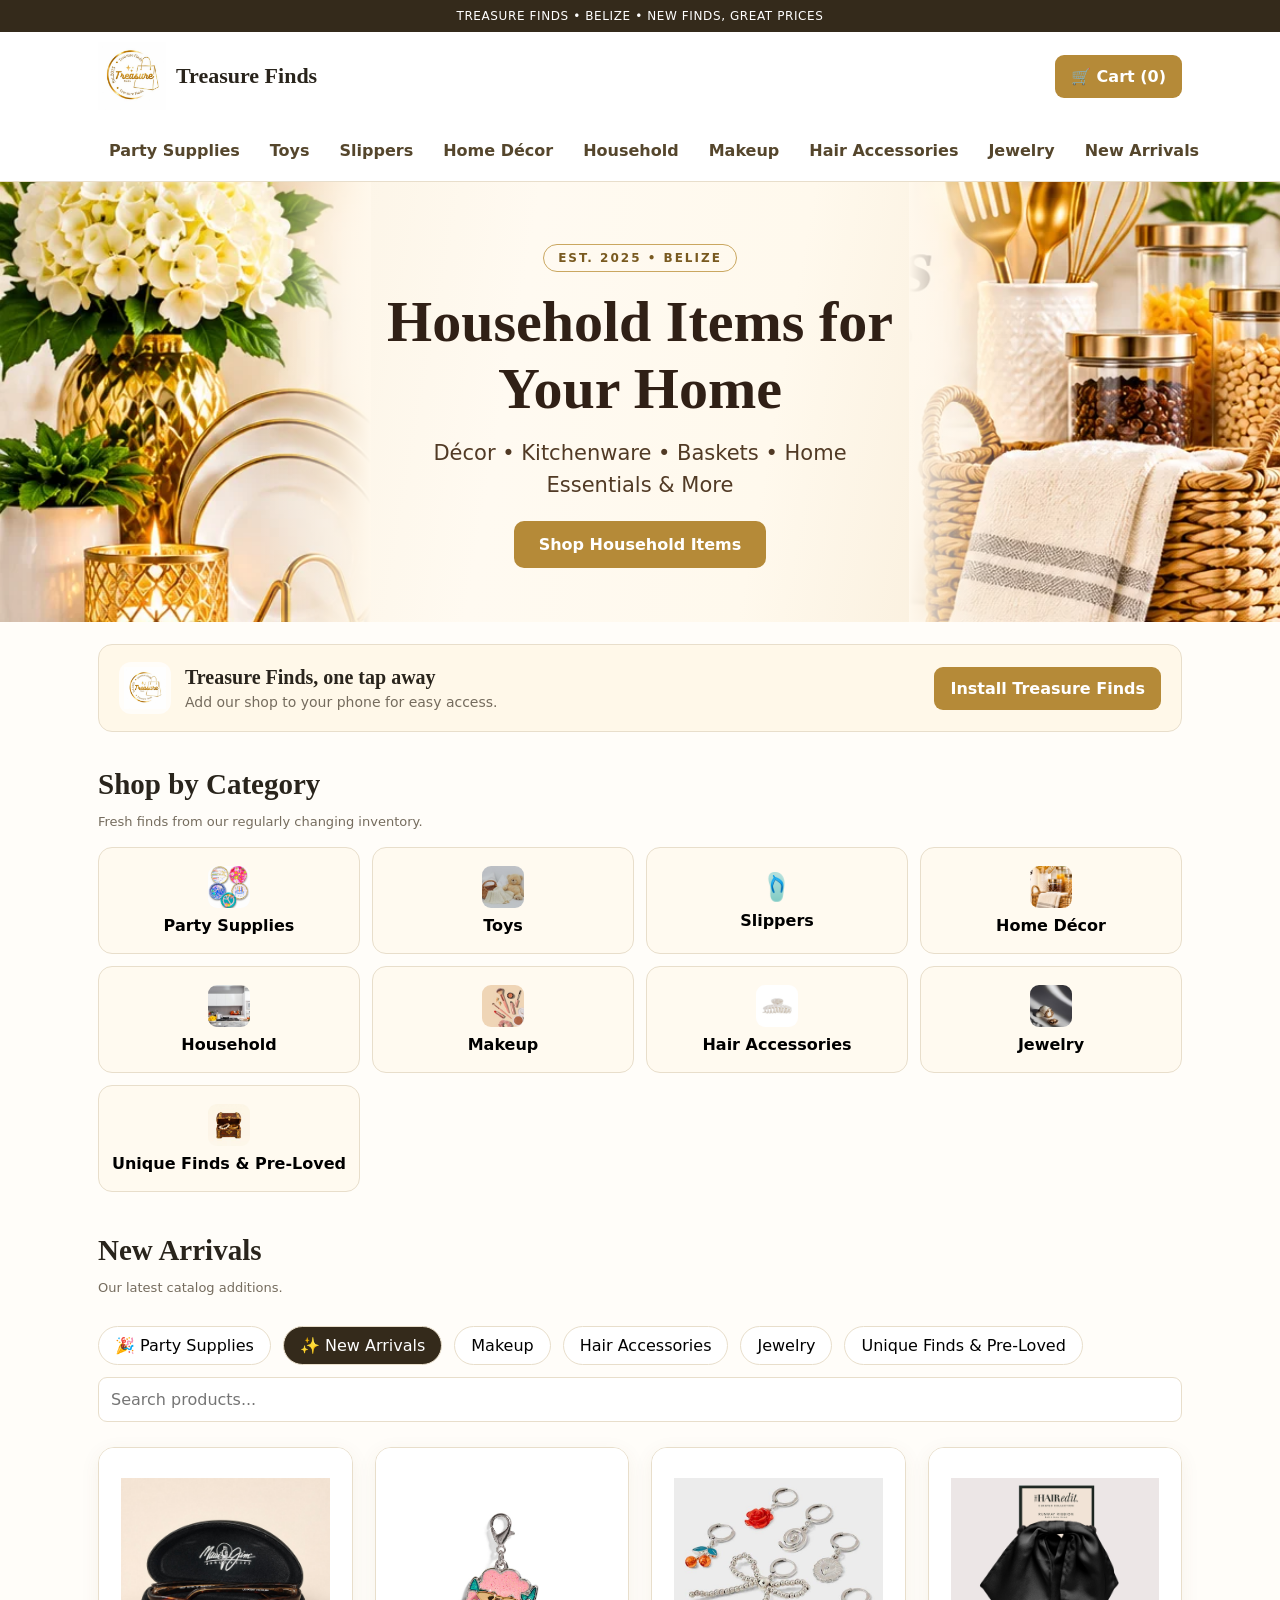
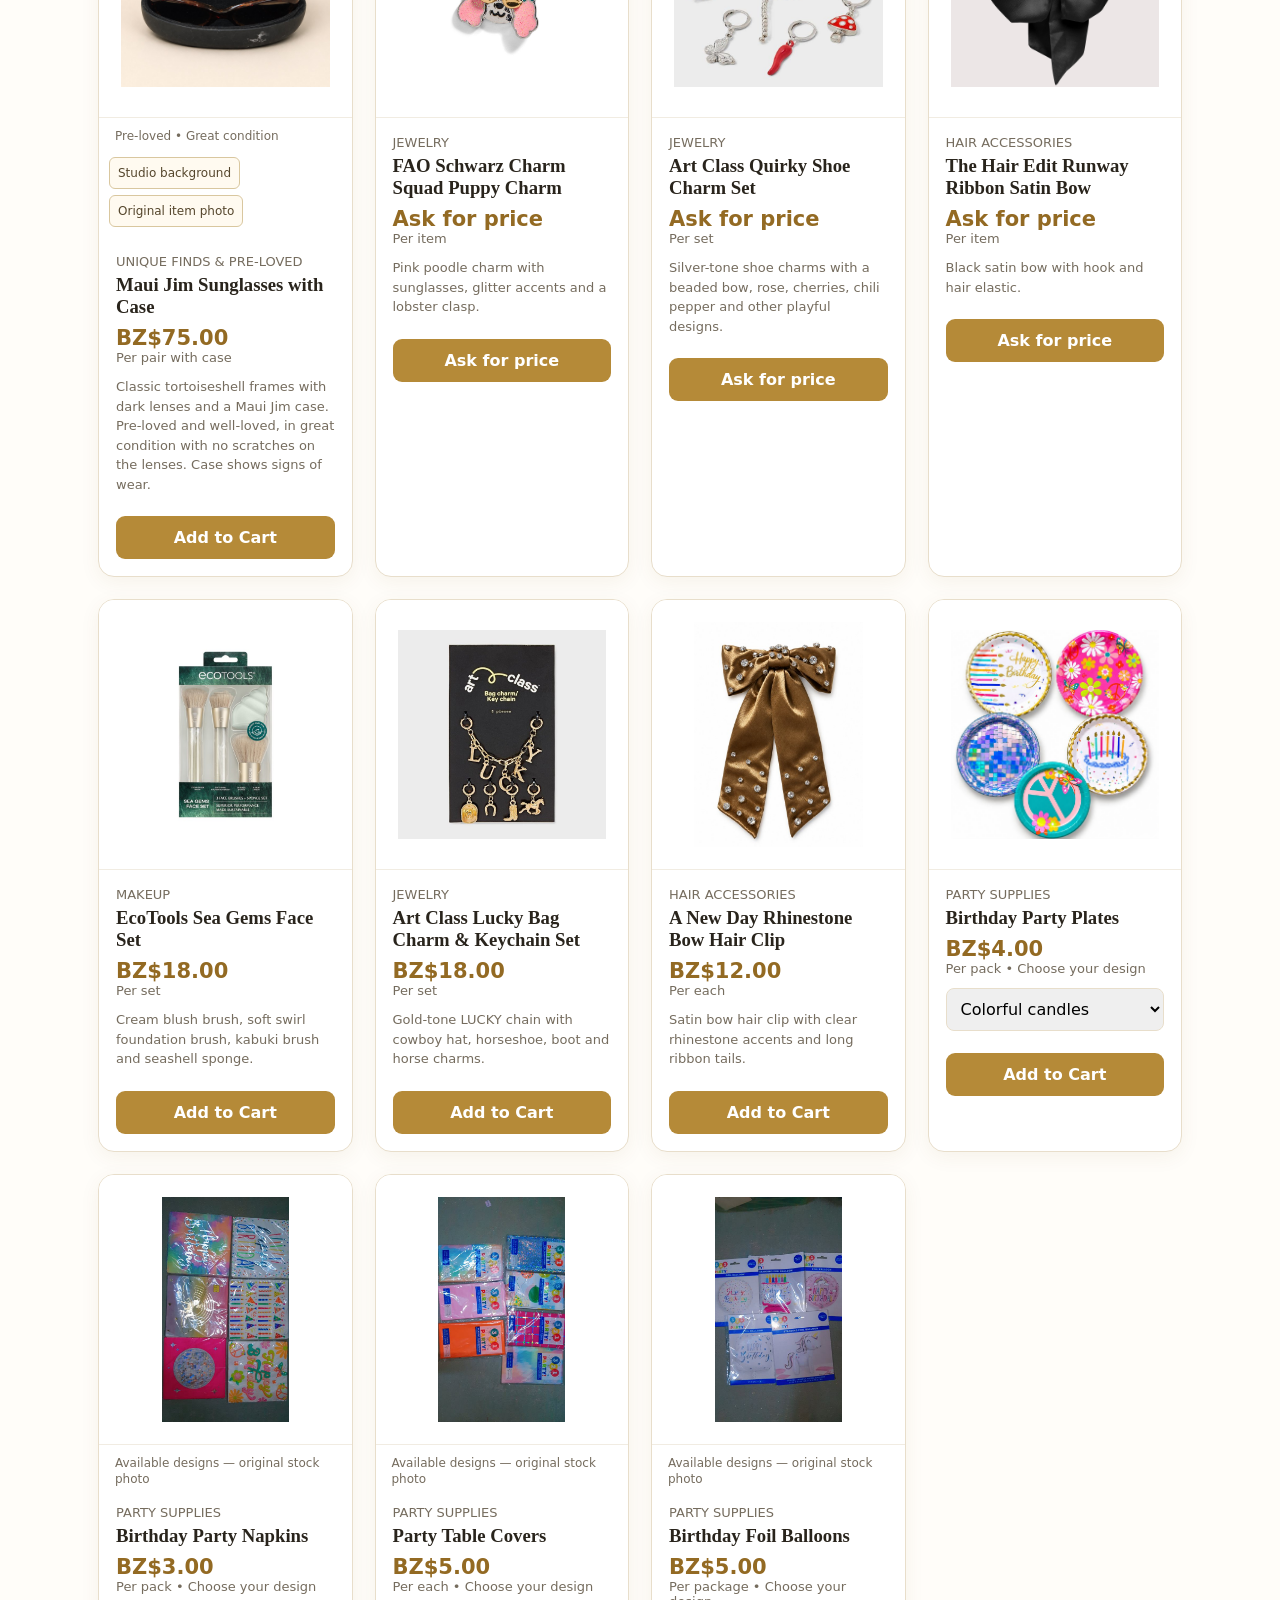
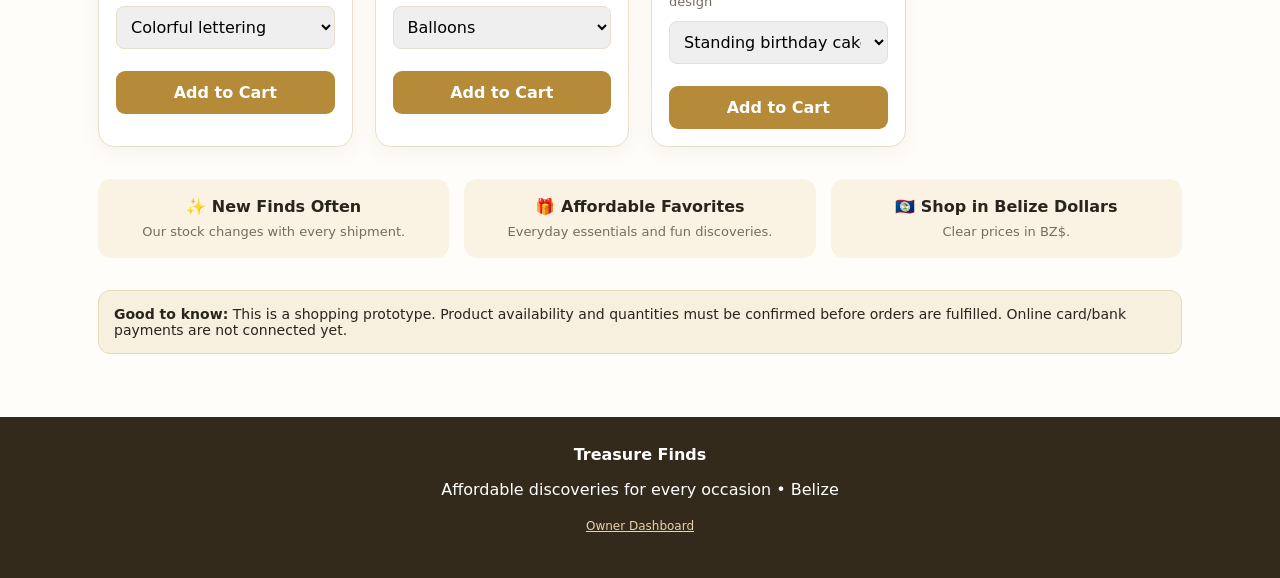
==== index.html @ c0a5a9e2 "Add Maui Jim sunglasses at BZ$75 and Unique Finds & Pre-Loved category with photo icon" ====
<!DOCTYPE html>
<html lang="en"><head><meta charset="utf-8"/><meta content="width=device-width, initial-scale=1" name="viewport"/><title>Treasure Finds | Shop Belize</title><style>
:root{--gold:#b58a38;--ink:#29241c;--cream:#fbf7ee;--line:#e8decb}*{box-sizing:border-box}body{margin:0;font-family:system-ui,-apple-system,Segoe UI,sans-serif;color:var(--ink);background:#fffdf9}button,input,select{font:inherit}button{cursor:pointer}.top{background:#342a1b;color:#fff;text-align:center;padding:9px;font-size:12px;letter-spacing:.6px}header{background:white;border-bottom:1px solid var(--line);position:sticky;top:0;z-index:4}.head{max-width:1120px;margin:auto;padding:10px 18px;display:flex;align-items:center;gap:15px;justify-content:space-between}.brand{display:flex;align-items:center;gap:10px;font-family:Georgia,serif;font-size:22px;font-weight:bold}.brand img{width:68px;height:68px;object-fit:contain}.cartbtn,.btn{border:0;border-radius:9px;background:var(--gold);color:white;padding:12px 16px;font-weight:700}.cartbtn{white-space:nowrap}.hero{background:linear-gradient(110deg,#fff9ec,#f4e7c8);padding:45px 20px;text-align:center}.hero h1{font-family:Georgia,serif;font-size:clamp(30px,5vw,52px);margin:10px 0}.hero p{color:#665942;margin:0 auto 20px;max-width:620px}.pill{display:inline-block;border:1px solid #caa760;border-radius:30px;padding:6px 14px;color:#795a20;font-size:12px;letter-spacing:2px;font-weight:bold}.wrap{max-width:1120px;margin:auto;padding:28px 18px}.controls{display:flex;gap:12px;flex-wrap:wrap;margin:18px 0 25px}.controls input{flex:1;min-width:200px;border:1px solid var(--line);border-radius:9px;padding:12px}.chip{background:white;border:1px solid var(--line);border-radius:20px;padding:9px 16px}.chip.active{background:#342a1b;color:white}.grid{display:grid;grid-template-columns:repeat(auto-fit,minmax(220px,1fr));gap:22px}.product{background:white;border:1px solid var(--line);border-radius:16px;overflow:hidden;box-shadow:0 5px 20px #6a4b1510}.product img{width:100%;height:225px;object-fit:contain;background:#f8f5ee}.details{padding:17px}.details h3{margin:5px 0 8px;font-family:Georgia,serif}.price{font-weight:800;font-size:21px;color:#936a23}.muted{color:#756c5e;font-size:13px}.details select{width:100%;border:1px solid var(--line);padding:10px;border-radius:8px;margin:12px 0}.details button{width:100%}.section-title{font-family:Georgia,serif;font-size:29px;margin:8px 0}.note{background:#f7f0df;border:1px solid #eadab8;border-radius:12px;padding:15px;margin-top:28px;font-size:14px}footer{background:#342a1b;color:white;text-align:center;padding:28px;margin-top:35px}.overlay{display:none;position:fixed;inset:0;background:#0007;z-index:8}.overlay.open{display:block}.drawer{position:absolute;right:0;top:0;height:100%;width:min(420px,100%);background:#fffdf9;padding:22px;overflow:auto;box-shadow:-10px 0 30px #0002}.drawerhead{display:flex;justify-content:space-between;align-items:center}.close{border:0;background:none;font-size:30px}.lineitem{border-bottom:1px solid var(--line);padding:14px 0;display:flex;justify-content:space-between;gap:12px}.smallbtn{background:#f2eadb;border:0;border-radius:6px;padding:5px 10px}.total{font-size:22px;font-weight:800;margin:22px 0}.checkout{width:100%;margin:7px 0}.empty{text-align:center;padding:35px;color:#766b5b}@media(max-width:520px){.brand span{font-size:18px}.brand img{width:53px;height:53px}.grid{grid-template-columns:repeat(2,minmax(0,1fr));gap:11px}.product img{height:155px}.details{padding:11px}.details h3{font-size:16px}.details select{font-size:12px}.details button{font-size:12px;padding:10px 5px}.hero{padding:35px 14px}}
.nav{display:flex;gap:8px;overflow-x:auto;padding:12px 18px;max-width:1120px;margin:auto}.nav button{white-space:nowrap;background:transparent;border:0;padding:9px 11px;color:#55462c;font-weight:650}.nav button:hover{color:#a17627}.categories{display:grid;grid-template-columns:repeat(5,minmax(0,1fr));gap:12px;margin:18px 0 34px}.catcard{border:1px solid var(--line);border-radius:14px;background:#fffaf0;padding:18px 8px;text-align:center;cursor:pointer;font-weight:650}.catcard span{display:block;font-size:27px;margin-bottom:8px}.catcard:hover{background:#f5e9d0}.sectionintro{display:flex;justify-content:space-between;align-items:center;gap:12px}.sectionintro p{max-width:650px}.notice{background:#fff7e7;border:1px solid #ead6a5;border-radius:12px;padding:22px;grid-column:1/-1}.features{display:grid;grid-template-columns:repeat(3,1fr);gap:15px;margin:32px 0}.feature{padding:18px;background:#faf3e4;border-radius:13px;text-align:center}.feature b{display:block;margin-bottom:5px}@media(max-width:600px){.categories{grid-template-columns:repeat(3,1fr)}.catcard{font-size:12px}.features{grid-template-columns:1fr}.nav{padding:7px 12px}}

/* Treasure Finds household décor hero refresh */
.hero{position:relative;isolation:isolate;overflow:hidden;background:linear-gradient(100deg,#f8ecd6 0%,#fffaf1 40%,#fff9ed 60%,#f2e1c6 100%);min-height:360px;padding:62px 22px 54px;}
.hero:before,.hero:after{content:"";position:absolute;z-index:-1;top:0;bottom:0;width:29%;background-size:cover;background-repeat:no-repeat;pointer-events:none}
.hero:before{left:0;background-image:linear-gradient(90deg,transparent 70%,#fff8ec 100%),url('decor_left.webp');background-position:center}
.hero:after{right:0;background-image:linear-gradient(270deg,transparent 70%,#fff8ec 100%),url('decor_right.webp');background-position:center}
.hero h1{max-width:590px;margin:16px auto;font-family:Georgia,serif;font-weight:700;color:#302016;text-shadow:0 1px 0 #fff8ed;font-size:clamp(33px,4.7vw,58px)}
.hero p{font-size:clamp(15px,2vw,21px);color:#513a25;max-width:510px;line-height:1.5}
.hero .btn{background:#b58a38;color:white;border:0;border-radius:10px;padding:14px 25px;font-weight:700;cursor:pointer}
@media(max-width:650px){.hero{padding:48px 14px 42px;min-height:340px}.hero:before,.hero:after{width:26%;opacity:.72}.hero h1,.hero p,.hero .pill,.hero .btn{position:relative;z-index:2}.hero h1{max-width:75%;font-size:clamp(29px,7vw,42px)}.hero p{max-width:72%;font-size:15px;background:#fff8edb8;border-radius:8px}.hero:before{background-position:45% center}.hero:after{background-position:55% center}}
.catcard .category-photo{height:42px;margin:0 auto 8px;font-size:0}.category-photo img{display:block;width:42px;height:42px;object-fit:cover;border-radius:9px;margin:auto}.catcard:focus-visible{outline:2px solid var(--gold);outline-offset:3px}
/* Original retailer photography for party collections. */
.professional-product>img{display:block;width:100%;height:270px;object-fit:contain;padding:22px;background:#fff;border-bottom:1px solid #f1ece2}
.photo-caption{padding:10px 16px 0;color:#756c5e;font-size:12px;line-height:1.4;min-height:29px}
@media(max-width:520px){.professional-product>img{height:185px;padding:13px}.photo-caption{font-size:11px;padding:8px 11px 0}}
.categories{grid-template-columns:repeat(4,minmax(0,1fr))}@media(max-width:600px){.categories{grid-template-columns:repeat(3,minmax(0,1fr))}}.product-description{font-size:13px;line-height:1.5;color:#756c5e;margin:12px 0}.details select[hidden]{display:none}.professional-product .details button{margin-top:10px}.app-install{max-width:1084px;margin:22px auto 0;padding:17px 20px;display:flex;gap:14px;align-items:center;background:#fff8e9;border:1px solid var(--line);border-radius:14px}.app-install>img{border-radius:12px;flex:none}.app-install>div{flex:1}.app-install strong{font-family:Georgia,serif;font-size:20px}.app-install p{margin:5px 0 0;color:#756c5e;font-size:14px}.app-install button{white-space:nowrap}.app-install[hidden],.offline-status[hidden]{display:none}.offline-status{padding:12px 18px;background:#fff0cf;text-align:center;font-size:14px}#install-guide{border:1px solid var(--line);border-radius:20px;padding:30px;width:calc(100% - 32px);max-width:490px;max-height:85dvh;overflow:auto;color:var(--ink);background:#fffdf9}#install-guide::backdrop{background:#0008}.install-close{position:absolute;right:16px;top:8px}.install-logo{display:block;margin:auto;border-radius:15px}#install-title{font-family:Georgia,serif;font-size:27px;text-align:center;margin:14px 0}#install-guide h3{font-size:17px;margin:24px 0 8px}#install-guide p,#install-guide li{line-height:1.55}#install-guide ol{padding-left:23px}#install-guide li{margin:8px 0}@media(max-width:700px){.app-install{margin:18px 18px 0;padding:15px;flex-wrap:wrap}.app-install>div{min-width:170px}.app-install button{width:100%}.app-install strong{font-size:18px}#install-guide{padding:25px 20px}}.details button:disabled{background:#d8d1c4;color:#665f52;cursor:default}.product-gallery{display:flex;gap:6px;padding:10px;flex-wrap:wrap}.gallery-choice{border:1px solid #d9c79f;border-radius:6px;background:#fffaf0;color:#55462c;padding:8px;cursor:pointer;font-size:12px}#product-zoom{border:0;border-radius:12px;max-width:95vw;padding:12px;background:#fffdf9}#product-zoom::backdrop{background:#000a}#product-zoom img{display:block;max-width:85vw;max-height:80dvh;object-fit:contain}#product-zoom .close{display:block;margin-left:auto}</style><link rel="manifest" href="./manifest.webmanifest"><link rel="apple-touch-icon" href="./icons/treasure-finds-180.png"><meta name="theme-color" content="#b58a38"><meta name="apple-mobile-web-app-capable" content="yes"><meta name="apple-mobile-web-app-title" content="Treasure Finds"><meta name="apple-mobile-web-app-status-bar-style" content="default"></head><body><div class="top">TREASURE FINDS • BELIZE • NEW FINDS, GREAT PRICES</div><header><div class="head"><div class="brand"><img alt="Official Treasure Finds logo" src="[data-uri]"/><span>Treasure Finds</span></div><button class="cartbtn" onclick="openCart()">🛒 Cart (<span id="count">0</span>)</button></div><nav class="nav"><button onclick="chooseCategory('party')">Party Supplies</button><button onclick="chooseCategory('toys')">Toys</button><button onclick="chooseCategory('slippers')">Slippers</button><button onclick="chooseCategory('home')">Home Décor</button><button onclick="chooseCategory('household')">Household</button><button onclick="chooseCategory('makeup')">Makeup</button><button onclick="chooseCategory('hair')">Hair Accessories</button><button onclick="chooseCategory('jewelry')">Jewelry</button><button onclick="chooseCategory('new')">New Arrivals</button><button onclick="chooseCategory('unique')">Unique Finds &amp; Pre-Loved</button></nav></header><section class="hero"><span class="pill">EST. 2025 • BELIZE</span><h1>Household Items for Your Home</h1><p>Décor • Kitchenware • Baskets • Home Essentials &amp; More</p><button class="btn" onclick="document.getElementById('shop').scrollIntoView({behavior:'smooth'})">Shop Household Items</button></section><aside class="app-install" id="install-banner" aria-label="Install Treasure Finds"><img src="./icons/treasure-finds-180.png" width="52" height="52" alt=""><div><strong>Treasure Finds, one tap away</strong><p>Add our shop to your phone for easy access.</p></div><button class="btn" id="install-treasure" type="button" aria-haspopup="dialog">Install Treasure Finds</button></aside><div id="offline-status" class="offline-status" role="status" hidden>You’re offline. You can browse saved products; reconnect to check the latest prices and availability.</div><dialog id="install-guide" aria-labelledby="install-title"><button type="button" class="close install-close" id="close-install-guide" aria-label="Close installation guide">×</button><img class="install-logo" src="./icons/treasure-finds-180.png" alt="" width="76" height="76"><h2 id="install-title">Keep Treasure Finds handy</h2><p>Save our shop to your phone’s home screen.</p><h3>iPhone or iPad</h3><ol><li>Open this website in <strong>Safari</strong>.</li><li>Tap <strong>Share</strong>, then <strong>Add to Home Screen</strong>.</li><li>If shown, turn on <strong>Open as Web App</strong>, then tap <strong>Add</strong>.</li></ol><h3>Android</h3><ol><li>Open this website in <strong>Chrome</strong>.</li><li>Tap the <strong>three-dot menu</strong>, then <strong>Install app</strong> or <strong>Add to Home screen</strong>.</li><li>Follow the instructions to install Treasure Finds.</li></ol><p class="muted">Opening this page inside Facebook or another app? Open it in Safari or Chrome first. On a computer, look for an install option in your browser menu.</p></dialog><main class="wrap" id="shop"><h2 class="section-title">Shop by Category</h2><p class="muted">Fresh finds from our regularly changing inventory.</p><div class="categories"><button class="catcard" onclick="chooseCategory('party')"><span class="category-photo"><img src="[data-uri]" alt="" width="42" height="42" loading="lazy"></span>Party Supplies</button><button class="catcard" onclick="chooseCategory('toys')"><span class="category-photo"><img src="[data-uri]" alt="" width="42" height="42" loading="lazy"></span>Toys</button><button class="catcard" onclick="chooseCategory('slippers')"><span>🩴</span>Slippers</button><button class="catcard" onclick="chooseCategory('home')"><span class="category-photo"><img src="decor_right.webp" alt="" width="42" height="42" loading="lazy"></span>Home Décor</button><button class="catcard" onclick="chooseCategory('household')"><span class="category-photo"><img src="[data-uri]" alt="" width="42" height="42" loading="lazy"></span>Household</button><button class="catcard" onclick="chooseCategory('makeup')"><span class="category-photo"><img src="[data-uri]" alt="" width="42" height="42" loading="lazy"></span>Makeup</button><button class="catcard" onclick="chooseCategory('hair')"><span class="category-photo"><img src="[data-uri]" alt="" width="42" height="42" loading="lazy"></span>Hair Accessories</button><button class="catcard" onclick="chooseCategory('jewelry')"><span class="category-photo"><img src="[data-uri]" alt="" width="42" height="42" loading="lazy"></span>Jewelry</button><button class="catcard" onclick="chooseCategory('unique')"><span class="category-photo"><img src="[data-uri]" alt="" width="42" height="42" loading="lazy"></span>Unique Finds &amp; Pre-Loved</button></div><div class="sectionintro"><div><h2 class="section-title" id="collectiontitle">New Arrivals</h2><p class="muted" id="collectiondesc">Our latest catalog additions.</p></div></div><div class="controls"><button class="chip" onclick="filterCategory(this,'party')">🎉 Party Supplies</button><button class="chip active" onclick="filterCategory(this,'new')">✨ New Arrivals</button><button class="chip" onclick="filterCategory(this,'makeup')">Makeup</button><button class="chip" onclick="filterCategory(this,'hair')">Hair Accessories</button><button class="chip" onclick="filterCategory(this,'jewelry')">Jewelry</button><button class="chip" onclick="filterCategory(this,'unique')">Unique Finds &amp; Pre-Loved</button><input aria-label="Search products" id="search" oninput="render()" placeholder="Search products..."/></div><div class="grid" id="products"></div><div class="features"><div class="feature"><b>✨ New Finds Often</b><span class="muted">Our stock changes with every shipment.</span></div><div class="feature"><b>🎁 Affordable Favorites</b><span class="muted">Everyday essentials and fun discoveries.</span></div><div class="feature"><b>🇧🇿 Shop in Belize Dollars</b><span class="muted">Clear prices in BZ$.</span></div></div><div class="note"><b>Good to know:</b> This is a shopping prototype. Product availability and quantities must be confirmed before orders are fulfilled. Online card/bank payments are not connected yet.</div></main><footer><b>Treasure Finds</b><p>Affordable discoveries for every occasion • Belize</p><p><a href="./admin/" style="color:#e9d4ab;font-size:12px">Owner Dashboard</a></p></footer><div class="overlay" id="overlay" onclick="if(event.target===this)closeCart()"><aside class="drawer"><div class="drawerhead"><h2>Your Shopping Cart</h2><button aria-label="Close cart" class="close" onclick="closeCart()">×</button></div><div id="cartitems"></div><div class="total" id="total"></div><button class="btn checkout" onclick="copyOrder()">Copy order summary</button><p class="muted">Copy your order to send to Treasure Finds for confirmation. Checkout and payment integration are coming later.</p></aside></div><script src="./catalog-core.js"></script><script>
const products=[{"id": "maui-jim-pre-loved", "name": "Maui Jim Sunglasses with Case", "category": "unique", "price": 75, "unit": "pair with case", "options": ["Tortoiseshell / dark lenses"], "description": "Classic tortoiseshell frames with dark lenses and a Maui Jim case. Pre-loved and well-loved, in great condition with no scratches on the lenses. Case shows signs of wear.", "image": "[data-uri]", "gallery": [{"label": "Studio background", "image": "[data-uri]"}, {"label": "Original item photo", "image": "[data-uri]"}]},{"id":"fao-puppy-charm","name":"FAO Schwarz Charm Squad Puppy Charm","category":"jewelry","price":null,"unit":"item","options":["As pictured"],"description":"Pink poodle charm with sunglasses, glitter accents and a lobster clasp.","image":"[data-uri]","imageSource":"https://www.target.com/p/-/A-93750384"},{"id":"art-class-quirky-shoe-charms","name":"Art Class Quirky Shoe Charm Set","category":"jewelry","price":null,"unit":"set","options":["As pictured"],"description":"Silver-tone shoe charms with a beaded bow, rose, cherries, chili pepper and other playful designs.","image":"[data-uri]","imageSource":"https://www.shipt.com/shop/products/12f17d46-5fe6-11f0-872d-135b72d86b4c"},{"id":"hair-edit-runway-ribbon","name":"The Hair Edit Runway Ribbon Satin Bow","category":"hair","price":null,"unit":"item","options":["As pictured"],"description":"Black satin bow with hook and hair elastic.","image":"[data-uri]","imageSource":"https://www.thehairedit.com/products/runway-ribbon-bow-scrunchie"},{"id":"ecotools-sea-gems","name":"EcoTools Sea Gems Face Set","category":"makeup","price":18,"unit":"set","options":["3 face brushes + seashell sponge"],"description":"Cream blush brush, soft swirl foundation brush, kabuki brush and seashell sponge.","image":"[data-uri]","imageSource":"https://ecotools.com/products/sea-gems-face-makeup-brush-and-sponge-kit"},{"id":"art-class-lucky-charms","name":"Art Class Lucky Bag Charm & Keychain Set","category":"jewelry","price":18,"unit":"set","options":["Gold-tone \u2022 5 pieces"],"description":"Gold-tone LUCKY chain with cowboy hat, horseshoe, boot and horse charms.","image":"[data-uri]","imageSource":"https://www.shipt.com/shop/products/13d18062-5fe6-11f0-9b3b-1f338b74727d"},{"id":"a-new-day-brown-bow","name":"A New Day Rhinestone Bow Hair Clip","category":"hair","price":12,"unit":"each","options":["Brown / bronze satin"],"description":"Satin bow hair clip with clear rhinestone accents and long ribbon tails.","image":"[data-uri]","imageNote":"Background cleaned from original product photograph"},{"id":"plates","name":"Birthday Party Plates","price":4,"unit":"pack","image":"[data-uri]","options":["Colorful candles","Pink floral and butterflies","Silver disco ball","Birthday cake","Turquoise peace sign"]},{"id":"napkins","name":"Birthday Party Napkins","price":3,"unit":"pack","image":"https://s7d1.scene7.com/is/image/dolgen/dg-25935801-1?wid=700&fmt=jpeg","options":["Silver Happy Birthday","Colorful lettering","Pastel rainbow","Candles and party hats","Pink disco ball","Groovy flowers"],"originalImage":"[data-uri]","designImages":{"Colorful lettering":"https://s7d1.scene7.com/is/image/dolgen/dg-25935801-1?wid=700&fmt=jpeg","Pink disco ball":"https://s7d1.scene7.com/is/image/dolgen/dg-41339401-1?wid=700&fmt=jpeg"},"imageSources":{"Colorful lettering":"https://www.dollargeneral.com/p/-party-foil-silver-style-birthday-luncheon-napkins-ct/11179358625","Pink disco ball":"https://www.dollargeneral.com/p/foil-disco-lunch-napkins-16-ct/11179424719"},"defaultDesign":"Colorful lettering"},{"id":"covers","name":"Party Table Covers","price":5,"unit":"each","image":"https://s7d1.scene7.com/is/image/dolgen/dg-41339101-1?wid=700&fmt=jpeg","options":["Solid pink","Solid orange","Blue glitter","Balloons","Pink holographic","Pastel multicolor"],"originalImage":"[data-uri]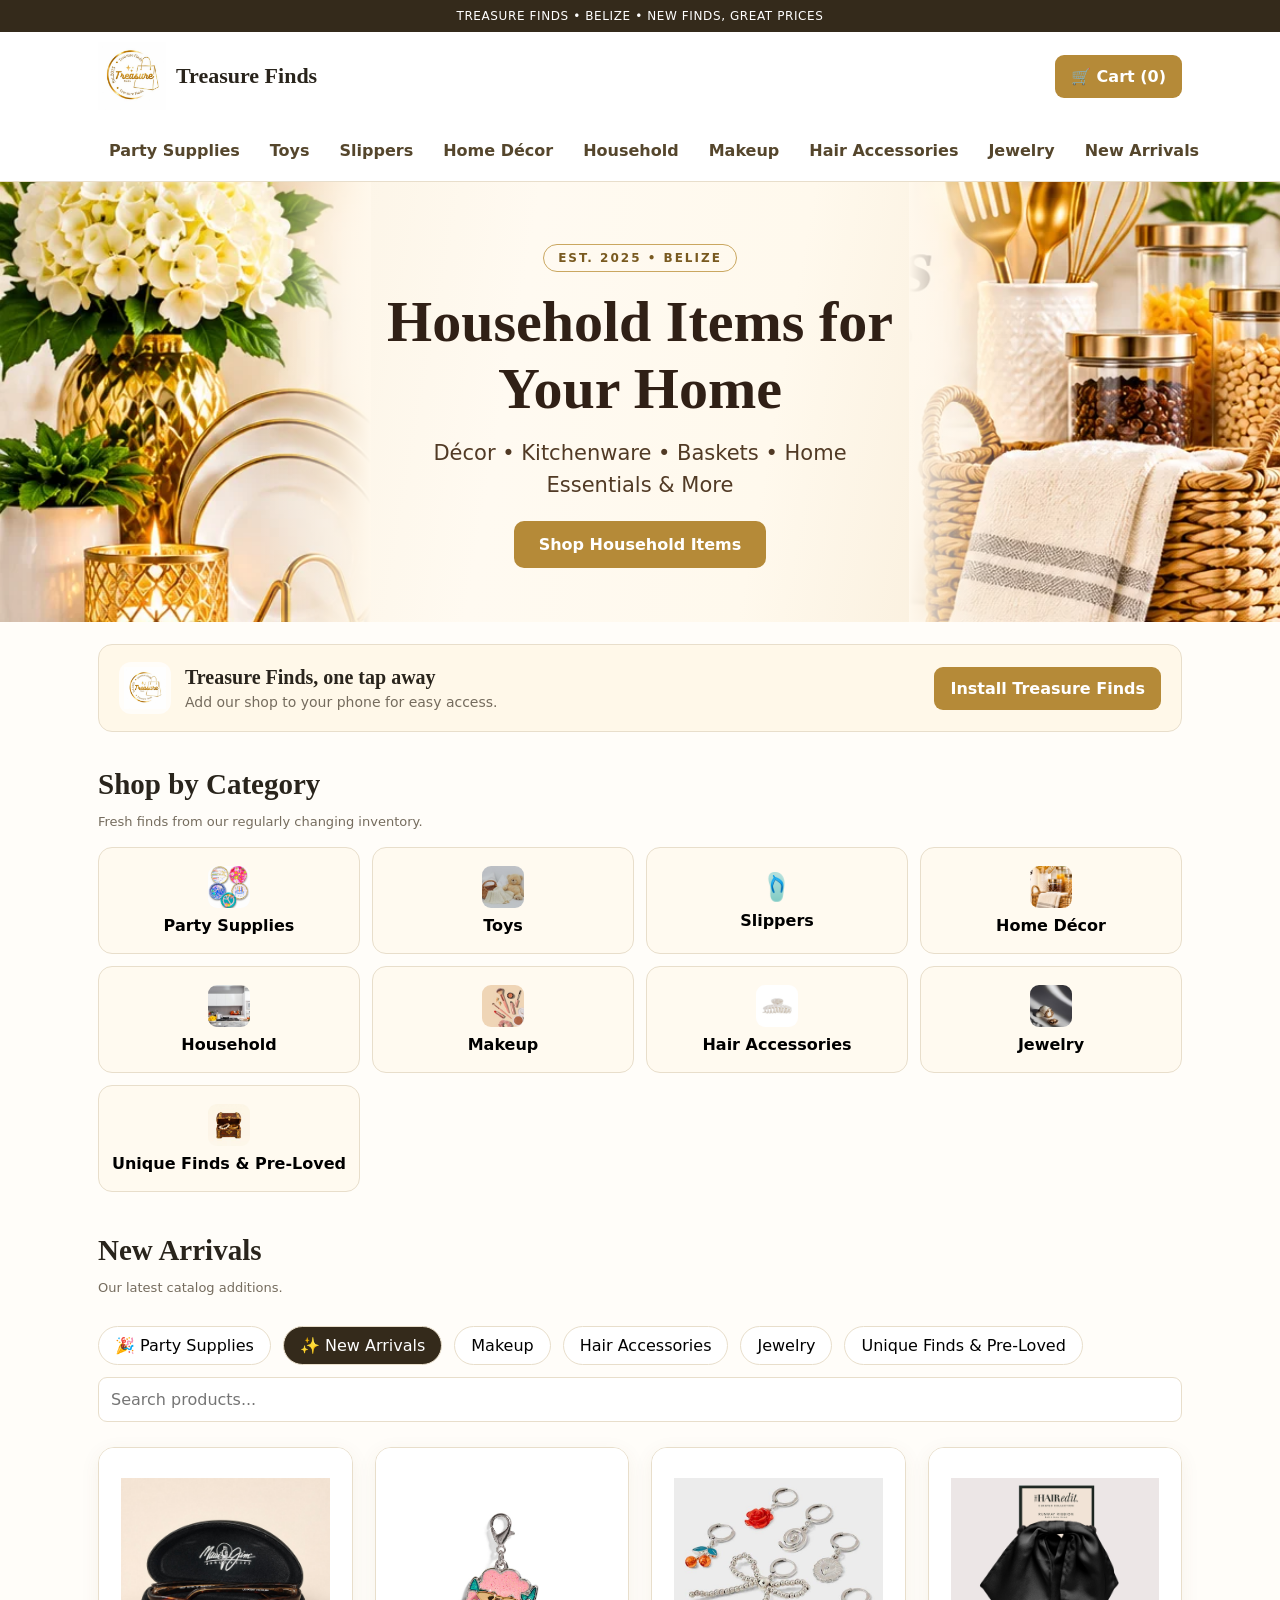
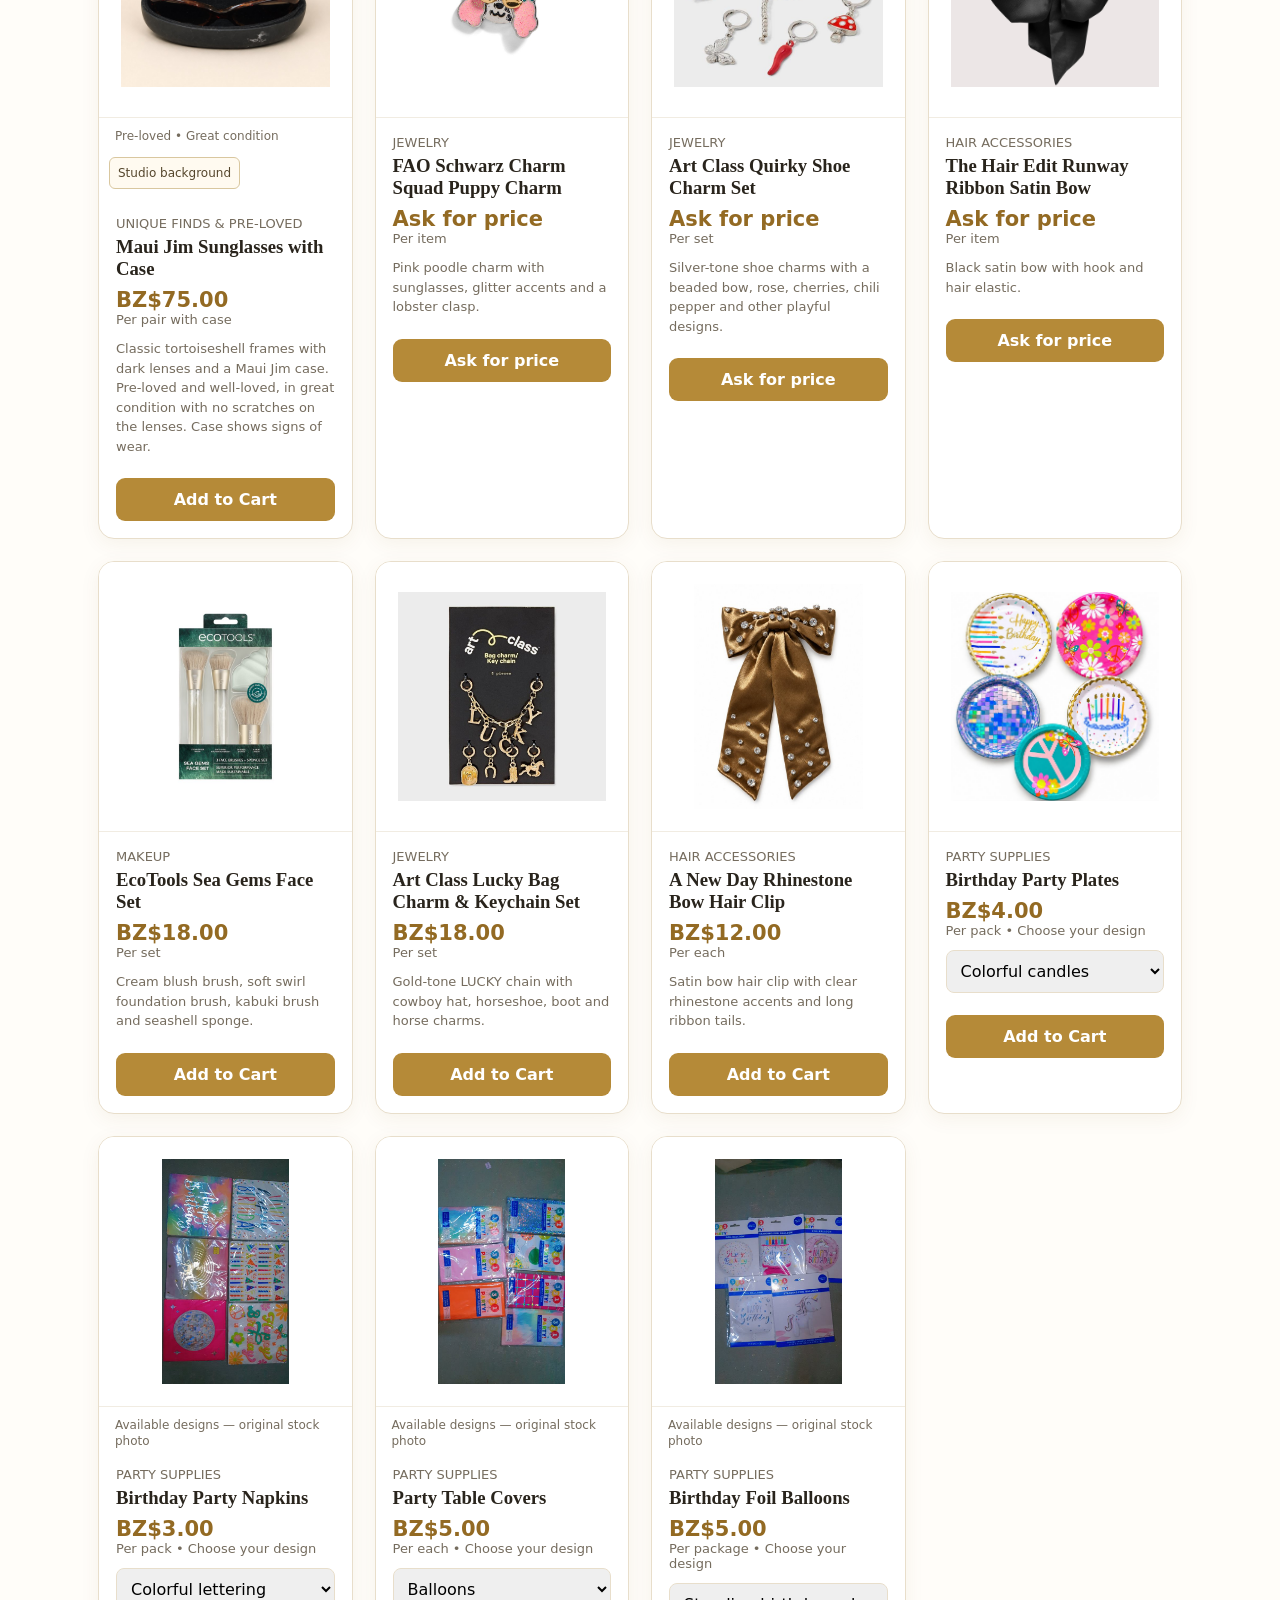
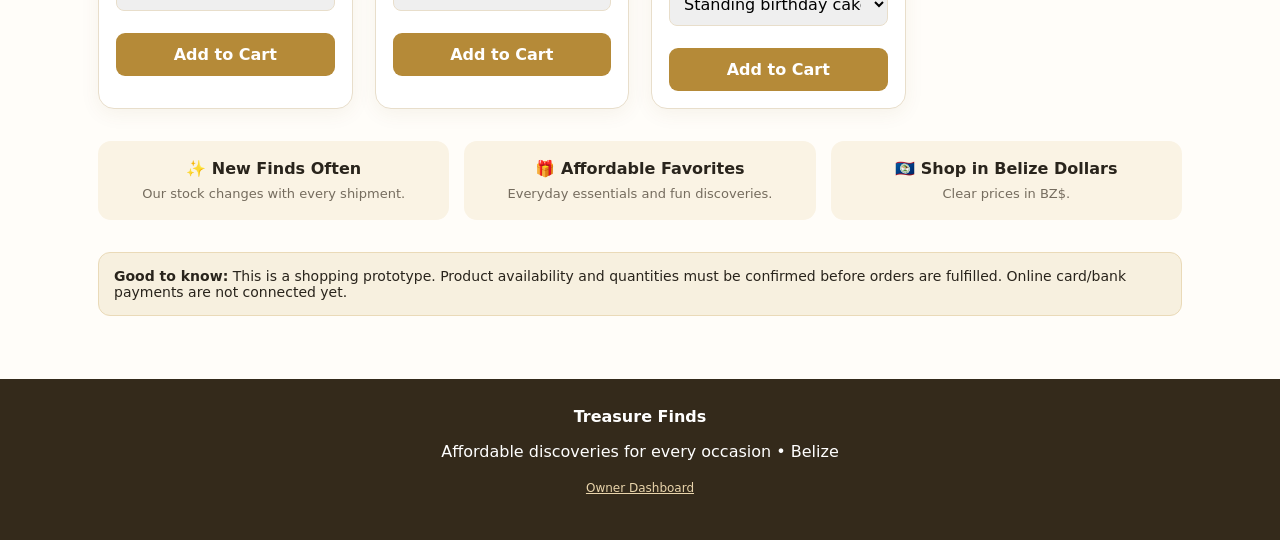
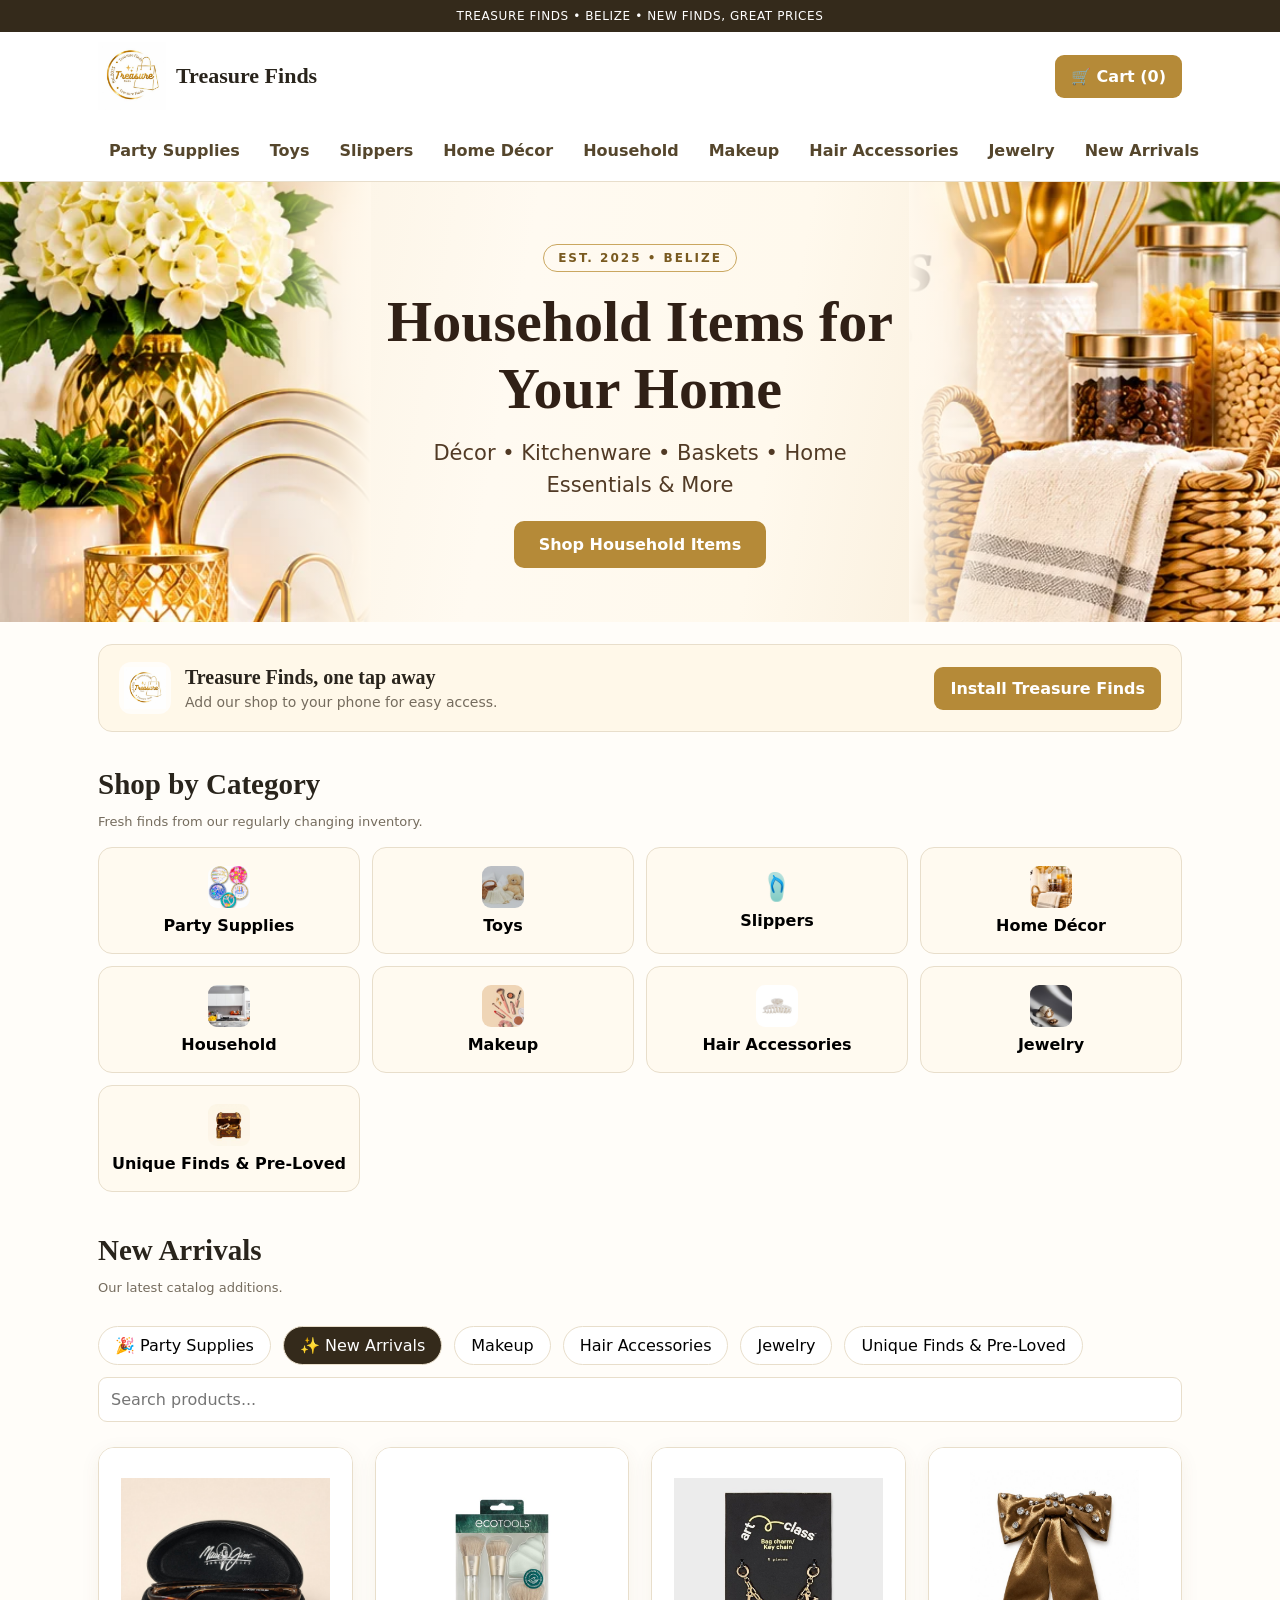
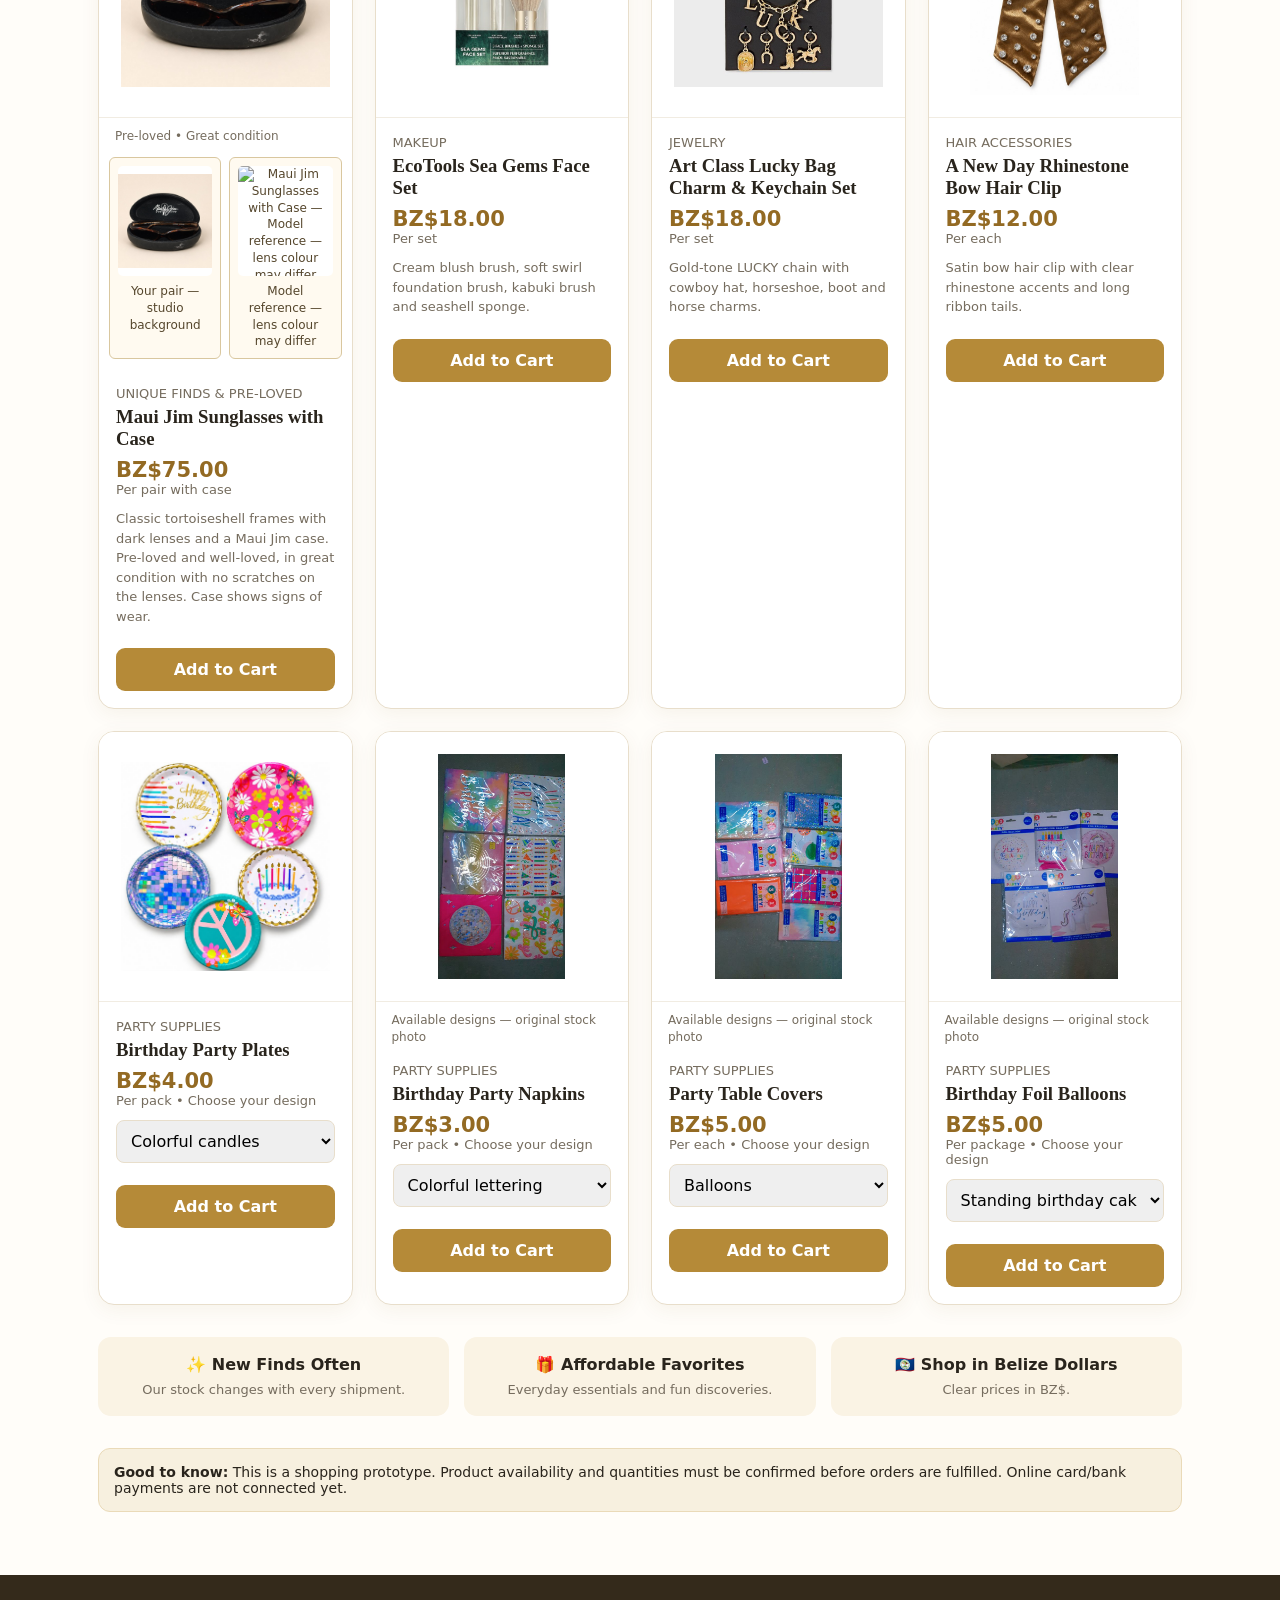
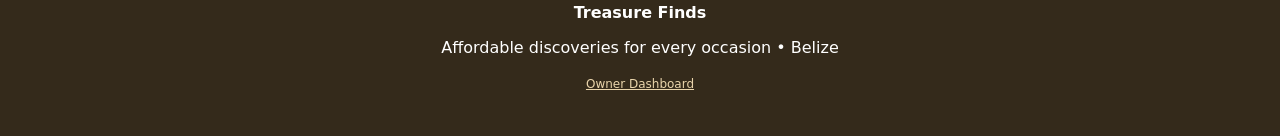
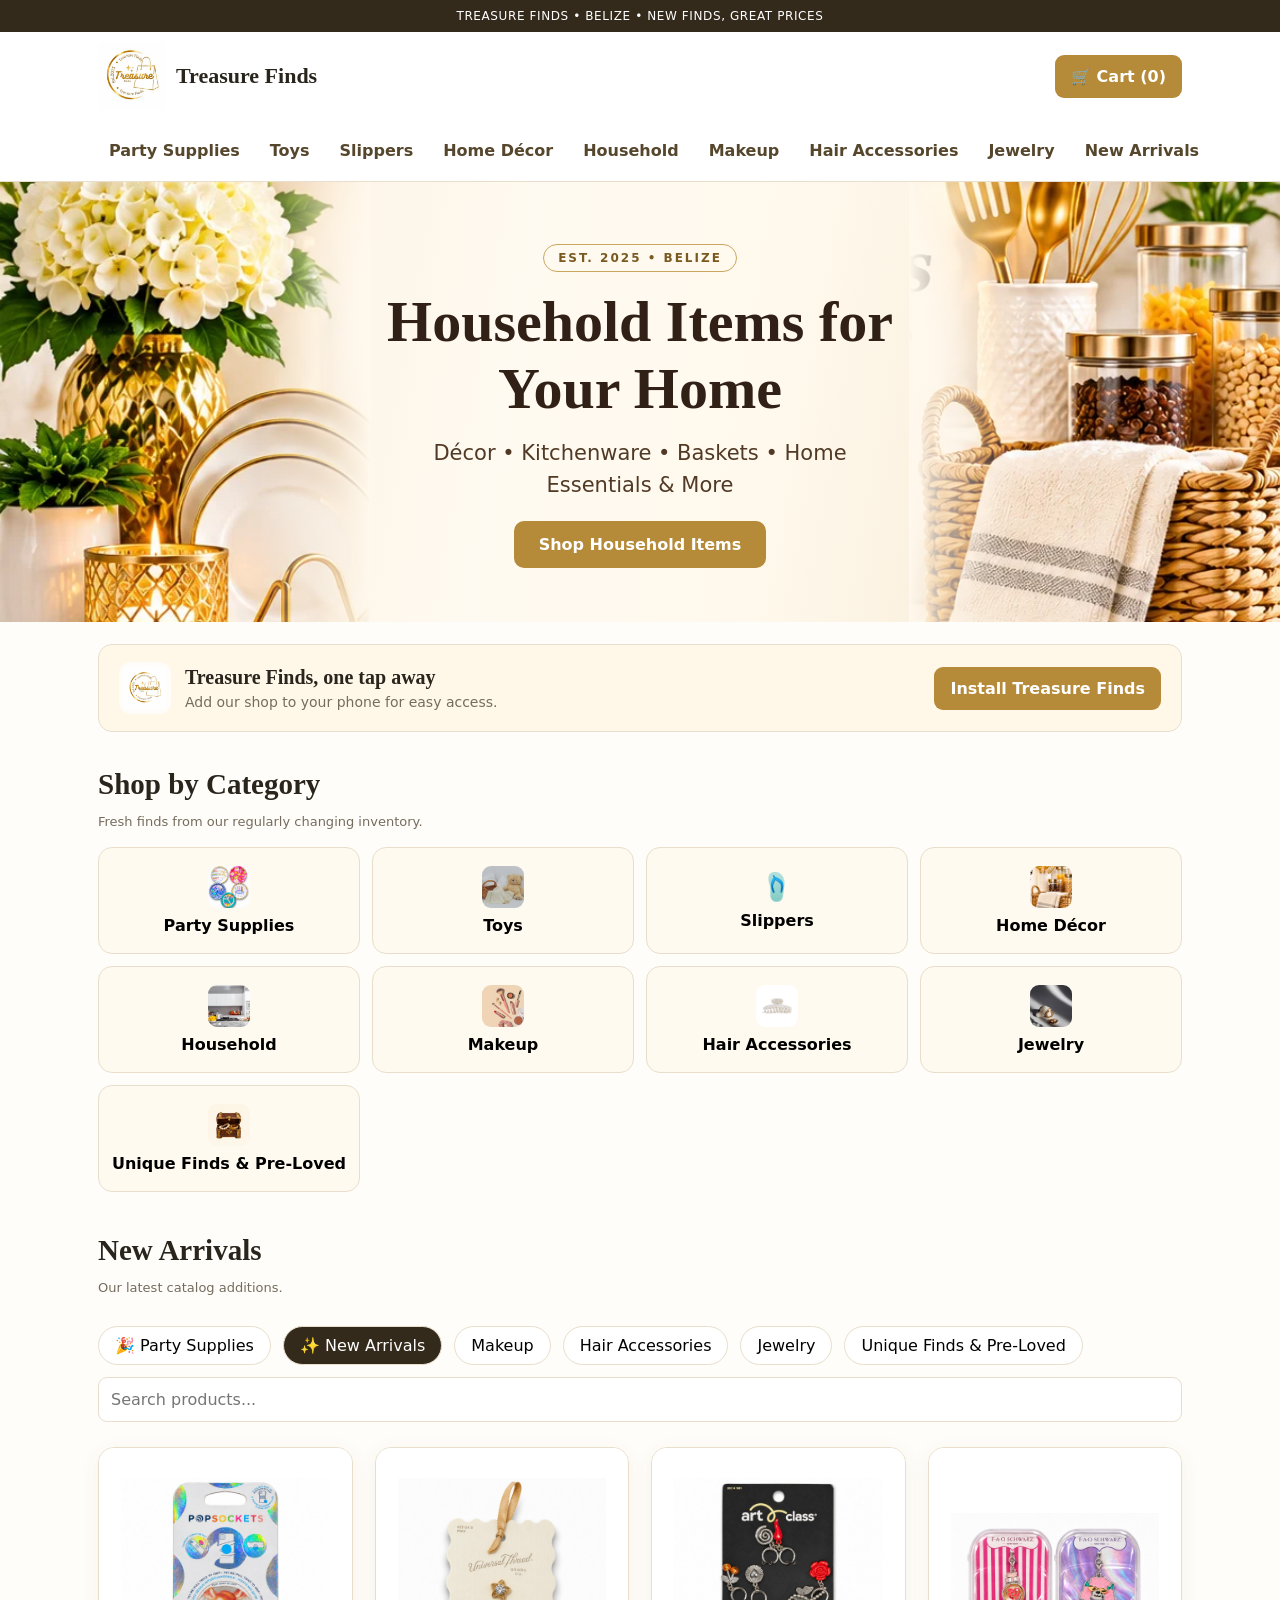
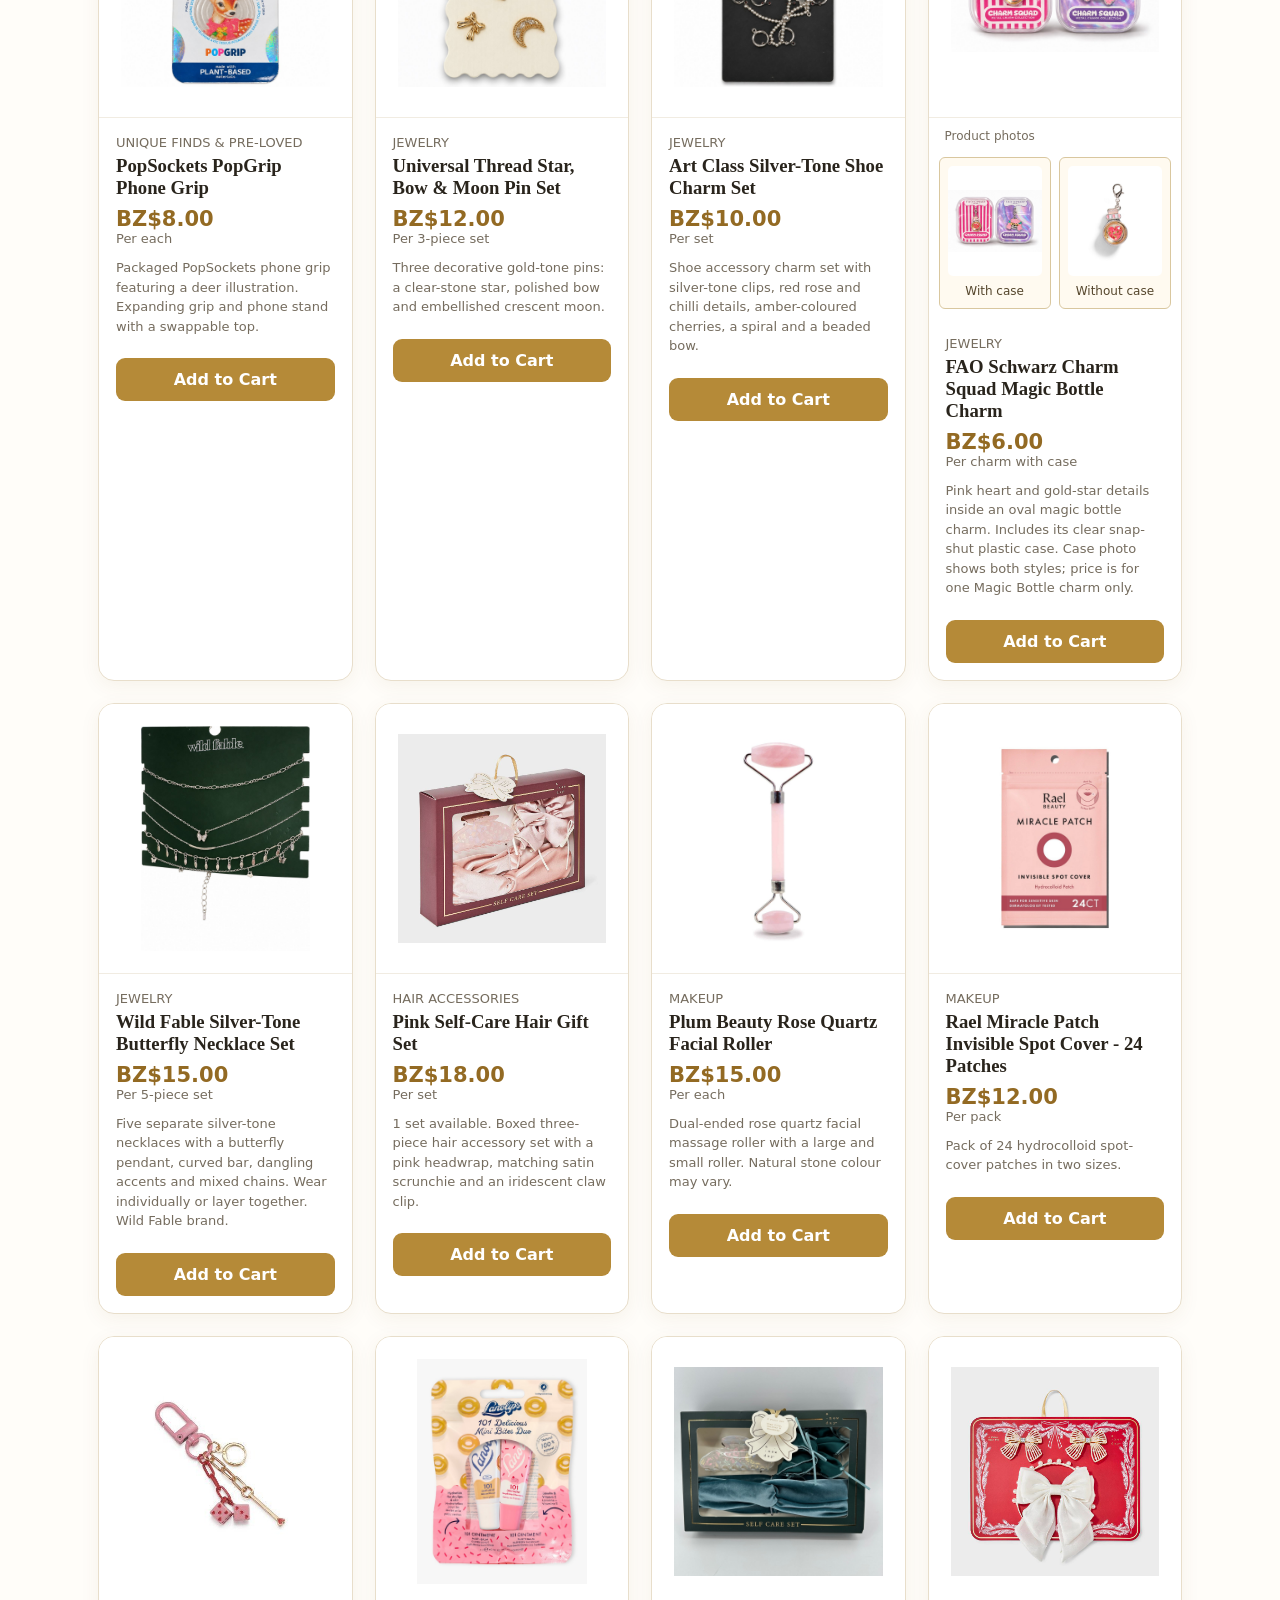
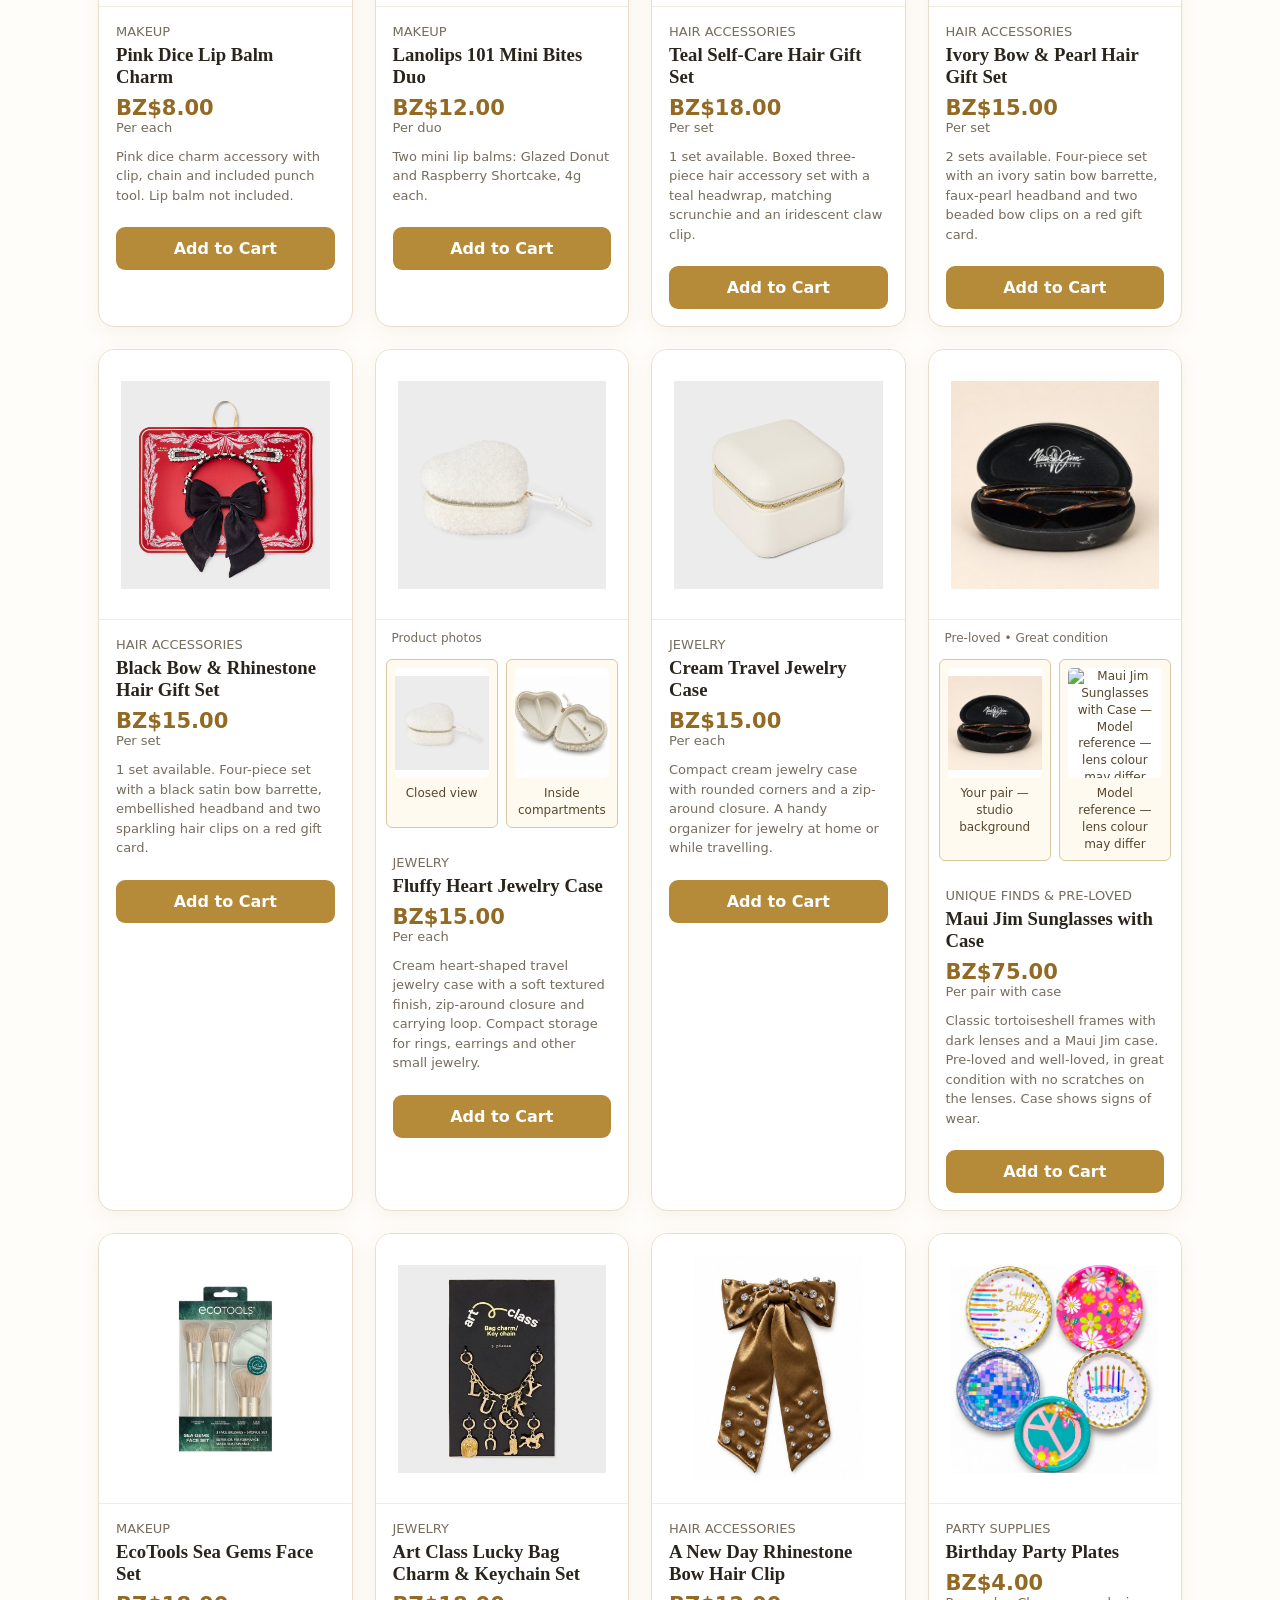
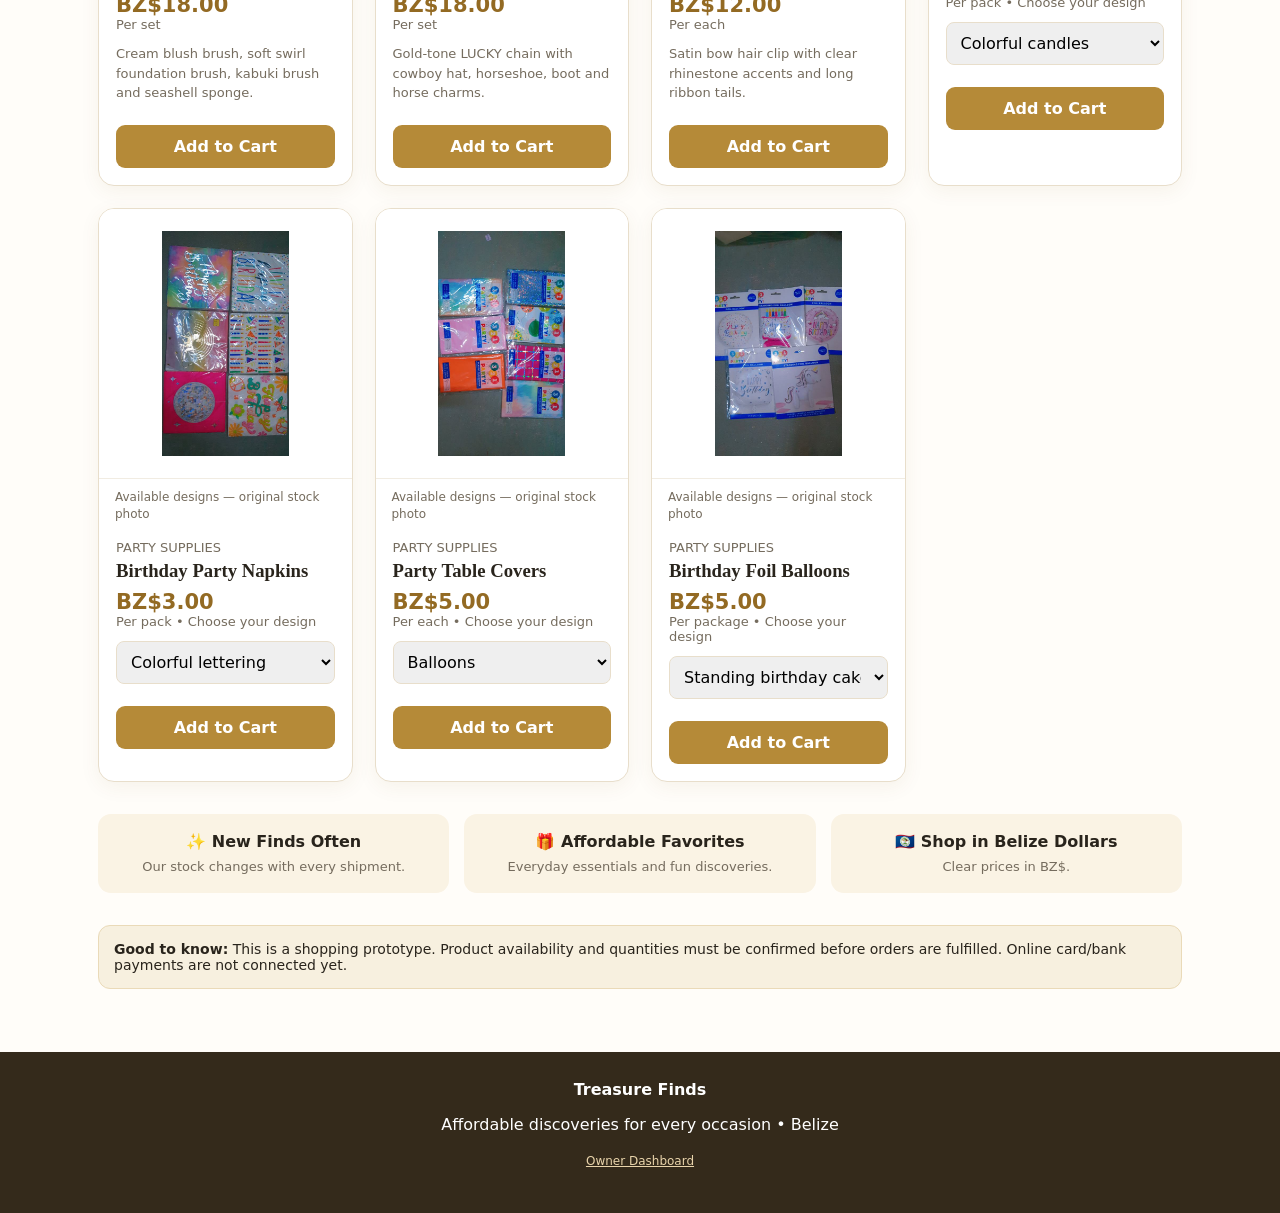
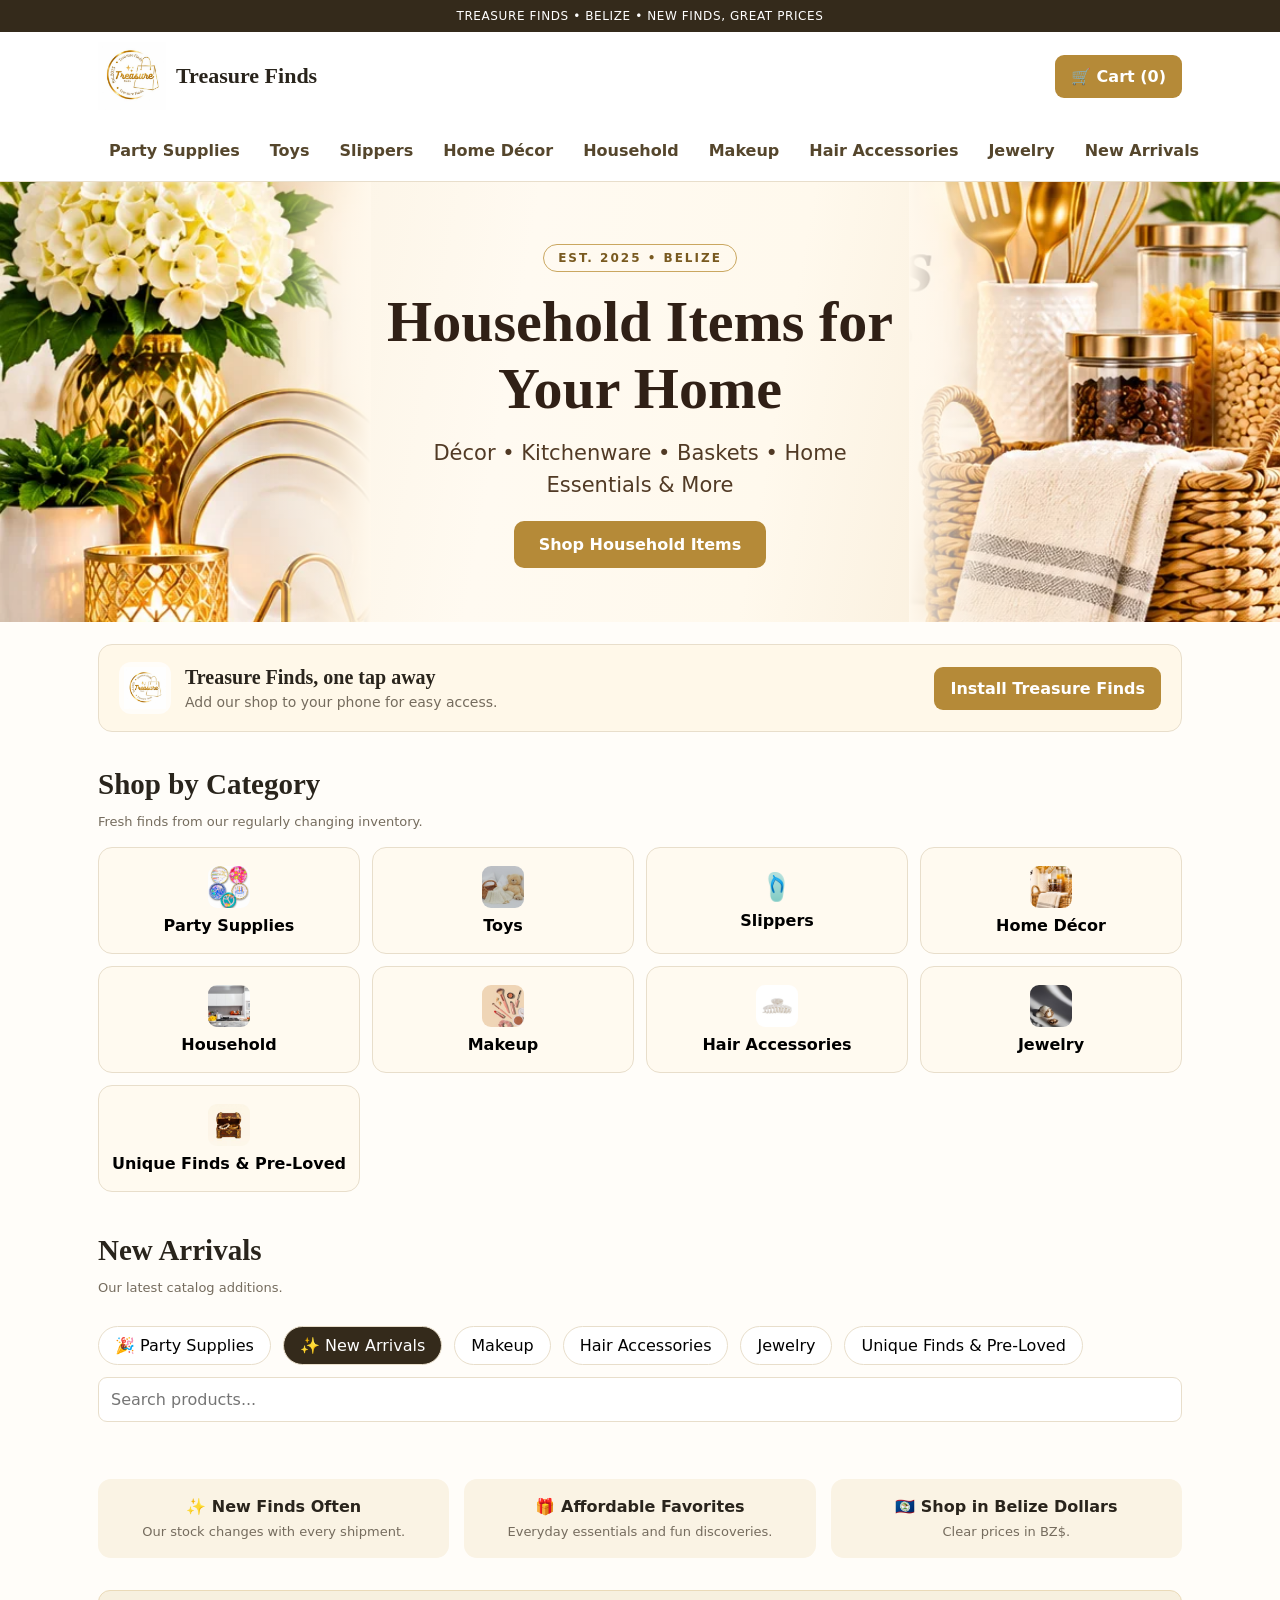
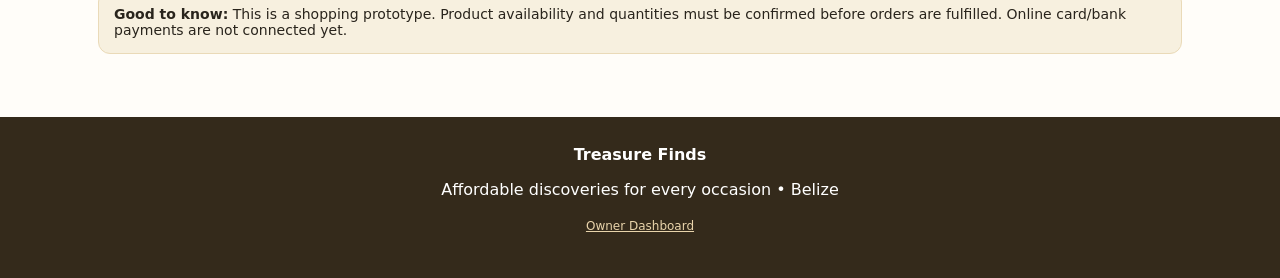
